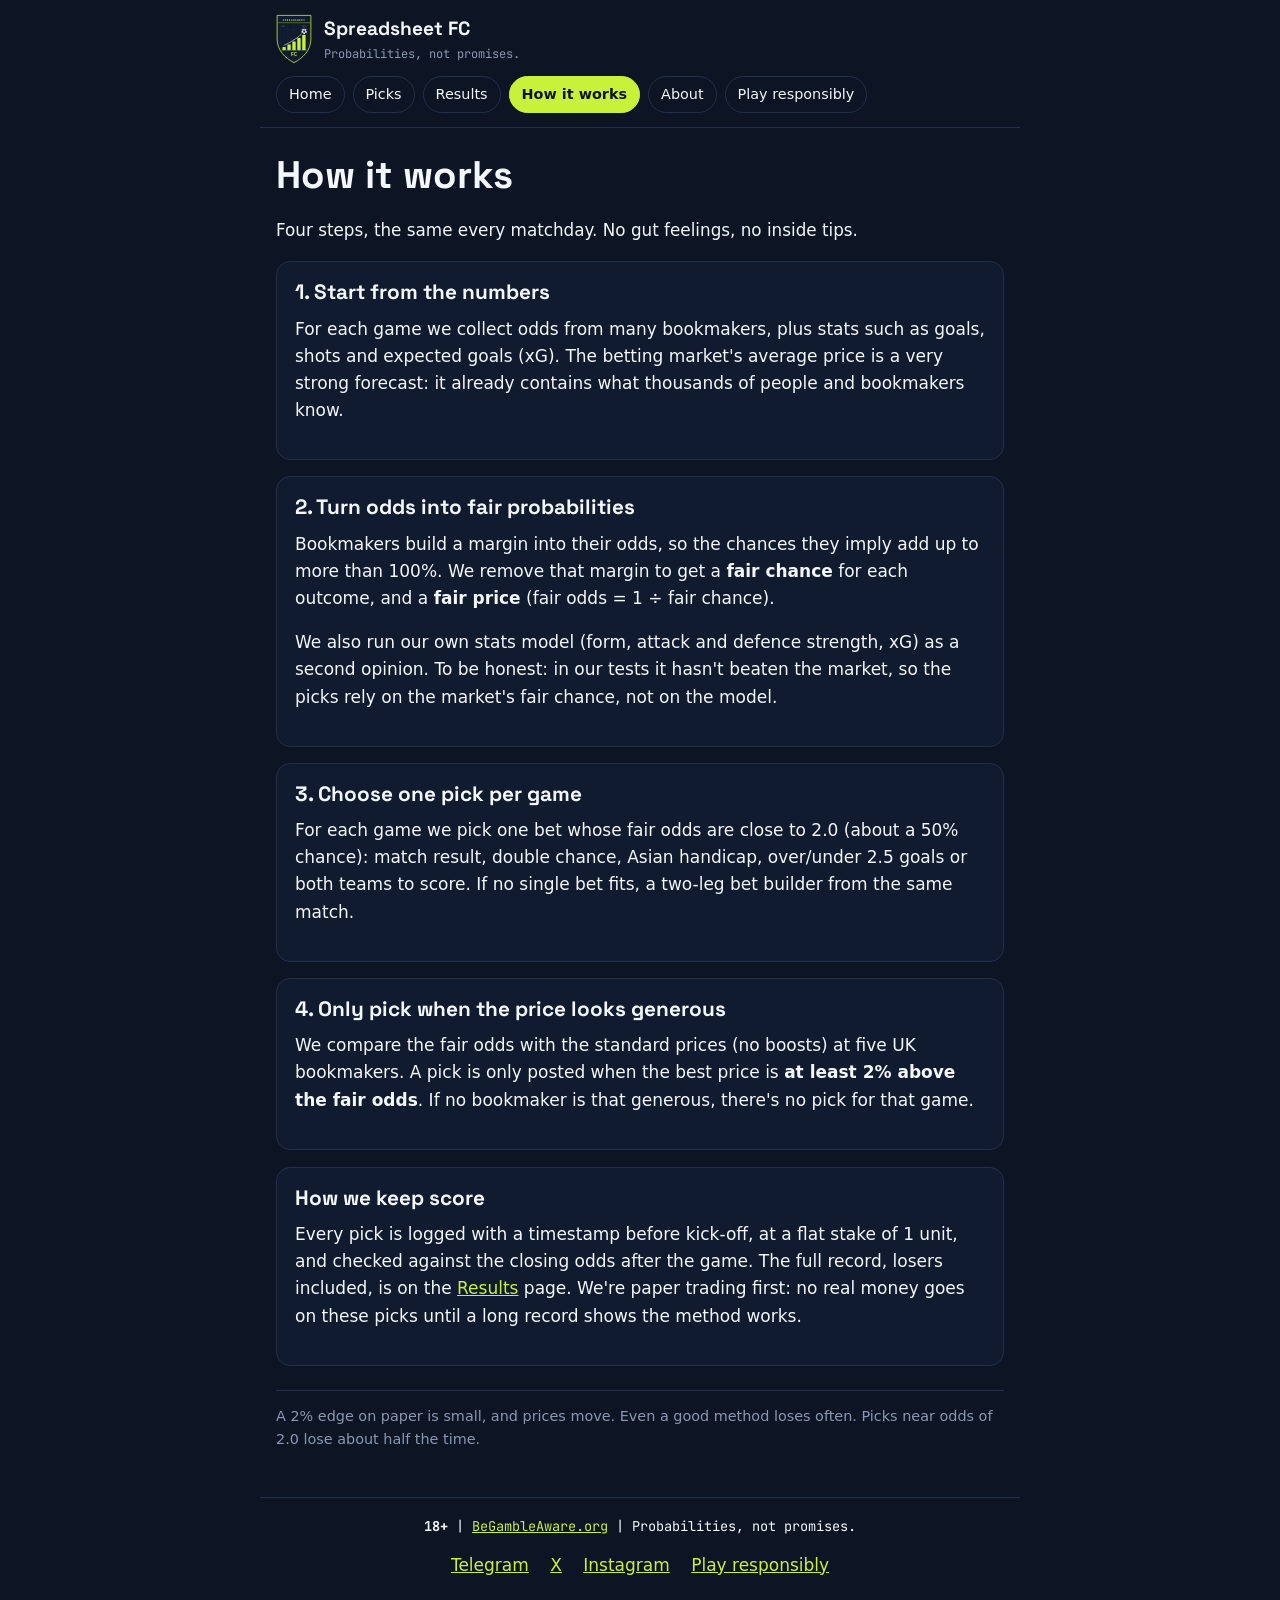
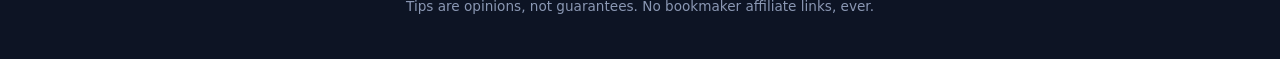
==== how-it-works.html @ 9e177939 "First version of the Spreadsheet FC website Co-Authored-By: Claude Opus 5.5 <noreply@anthropic.com>" ====
<!doctype html>
<html lang="en-GB">
<head>
  <meta charset="utf-8">
  <meta name="viewport" content="width=device-width, initial-scale=1">
  <title>How it works | Spreadsheet FC</title>
  <meta name="description" content="How Spreadsheet FC picks are made: odds and stats into fair probabilities, compared with UK bookmaker prices. Only picks when the price looks generous.">
  <link rel="canonical" href="https://spreadsheetfc.uk/how-it-works.html">
  <meta name="theme-color" content="#0D1424">
  <meta property="og:type" content="website">
  <meta property="og:site_name" content="Spreadsheet FC">
  <meta property="og:title" content="How it works | Spreadsheet FC">
  <meta property="og:description" content="How Spreadsheet FC picks are made: odds and stats into fair probabilities, compared with UK bookmaker prices. Only picks when the price looks generous.">
  <meta property="og:url" content="https://spreadsheetfc.uk/how-it-works.html">
  <link rel="icon" href="favicon.svg" type="image/svg+xml">
  <link rel="preconnect" href="https://fonts.googleapis.com">
  <link rel="preconnect" href="https://fonts.gstatic.com" crossorigin>
  <link rel="stylesheet" href="https://fonts.googleapis.com/css2?family=JetBrains+Mono:wght@400;600&family=Space+Grotesk:wght@500;700&display=swap">
  <link rel="stylesheet" href="style.css">
</head>
<body>
  <header class="site-header">
    <a class="brand" href="index.html">
      <img src="logo.svg" alt="" width="36" height="50">
      <span><strong>Spreadsheet FC</strong><small>Probabilities, not promises.</small></span>
    </a>
    <nav class="menu" aria-label="Main menu">
      <a href="index.html">Home</a>
      <a href="picks.html">Picks</a>
      <a href="results.html">Results</a>
      <a href="how-it-works.html" aria-current="page">How it works</a>
      <a href="about.html">About</a>
      <a href="play-responsibly.html">Play responsibly</a>
    </nav>
  </header>
  <main>
    <h1>How it works</h1>
    <p class="lead">Four steps, the same every matchday. No gut feelings, no inside tips.</p>

    <ol class="steps">
      <li class="card">
        <h2>1. Start from the numbers</h2>
        <p>For each game we collect odds from many bookmakers, plus stats such as goals, shots
          and expected goals (xG). The betting market's average price is a very strong forecast:
          it already contains what thousands of people and bookmakers know.</p>
      </li>
      <li class="card">
        <h2>2. Turn odds into fair probabilities</h2>
        <p>Bookmakers build a margin into their odds, so the chances they imply add up to more
          than 100%. We remove that margin to get a <strong>fair chance</strong> for each outcome,
          and a <strong>fair price</strong> (fair odds = 1 ÷ fair chance).</p>
        <p>We also run our own stats model (form, attack and defence strength, xG) as a second
          opinion. To be honest: in our tests it hasn't beaten the market, so the picks rely
          on the market's fair chance, not on the model.</p>
      </li>
      <li class="card">
        <h2>3. Choose one pick per game</h2>
        <p>For each game we pick one bet whose fair odds are close to 2.0 (about a 50% chance):
          match result, double chance, Asian handicap, over/under 2.5 goals or both teams to
          score. If no single bet fits, a two-leg bet builder from the same match.</p>
      </li>
      <li class="card">
        <h2>4. Only pick when the price looks generous</h2>
        <p>We compare the fair odds with the standard prices (no boosts) at five UK bookmakers.
          A pick is only posted when the best price is <strong>at least 2% above the fair
          odds</strong>. If no bookmaker is that generous, there's no pick for that game.</p>
      </li>
    </ol>

    <section class="card">
      <h2>How we keep score</h2>
      <p>Every pick is logged with a timestamp before kick-off, at a flat stake of 1 unit, and
        checked against the closing odds after the game. The full record, losers included, is on
        the <a href="results.html">Results</a> page. We're paper trading first: no real money
        goes on these picks until a long record shows the method works.</p>
    </section>

    <p class="note">A 2% edge on paper is small, and prices move. Even a good method loses often.
      Picks near odds of 2.0 lose about half the time.</p>
  </main>
  <footer class="site-footer">
    <p class="footer-line"><strong>18+</strong> | <a href="https://www.begambleaware.org" rel="noopener">BeGambleAware.org</a> | Probabilities, not promises.</p>
    <p class="social">
      <a href="https://t.me/SpreadsheetFC" rel="noopener">Telegram</a>
      <a href="https://x.com/SpreadsheetFC_" rel="noopener">X</a>
      <a href="https://instagram.com/spreadsheetfc_" rel="noopener">Instagram</a>
      <a href="play-responsibly.html">Play responsibly</a>
    </p>
    <p class="muted small">Tips are opinions, not guarantees. No bookmaker affiliate links, ever.</p>
  </footer>
</body>
</html>
---- style.css ----
/* Spreadsheet FC - one small stylesheet, mobile first (phone layout is the default,
   wider screens get a few extras at the bottom). */

:root {
  --bg: #0D1424;
  --card: #111B30;
  --line: #22304D;
  --text: #F4F7FB;
  --muted: #8A97B3;
  --lime: #C8F23A;
  --red: #FF7A7A;
  --head: "Space Grotesk", system-ui, sans-serif;
  --mono: "JetBrains Mono", ui-monospace, Menlo, monospace;
}

* { box-sizing: border-box; }

body {
  margin: 0;
  background: var(--bg);
  color: var(--text);
  font-family: system-ui, -apple-system, "Segoe UI", Roboto, sans-serif;
  font-size: 17px;
  line-height: 1.6;
}

main, .site-header, .site-footer { max-width: 760px; margin: 0 auto; padding: 0 16px; }
main { padding-bottom: 32px; }

h1, h2, h3 { font-family: var(--head); line-height: 1.2; margin: 0 0 .5em; }
h1 { font-size: 1.9rem; margin-top: 24px; }
h2 { font-size: 1.3rem; margin-top: 28px; }
.card h2, .steps h2 { margin-top: 0; }
h3 { font-size: 1.15rem; }
p { margin: 0 0 1em; }

a { color: var(--lime); }
a:hover { text-decoration: none; }

.muted { color: var(--muted); }
.small { font-size: .85rem; }
.num, dd, .badge, .league, .kickoff, .published { font-family: var(--mono); }
.lead { font-size: 1.05rem; color: var(--text); }
.tagline { font-family: var(--mono); color: var(--lime); letter-spacing: .03em; }

/* ---------- header and menu ---------- */
.site-header { padding-top: 14px; padding-bottom: 8px; border-bottom: 1px solid var(--line); }
.brand { display: flex; align-items: center; gap: 12px; text-decoration: none; color: var(--text); }
.brand strong { display: block; font-family: var(--head); font-size: 1.2rem; }
.brand small { display: block; font-family: var(--mono); font-size: .75rem; color: var(--muted); }
.menu {
  display: flex; gap: 8px; overflow-x: auto; margin-top: 12px; padding-bottom: 6px;
  -webkit-overflow-scrolling: touch;
}
.menu a {
  flex: 0 0 auto; padding: 6px 12px; border: 1px solid var(--line); border-radius: 999px;
  color: var(--text); text-decoration: none; font-size: .9rem;
}
.menu a[aria-current="page"] { background: var(--lime); border-color: var(--lime); color: var(--bg); font-weight: 600; }

/* ---------- home hero ---------- */
.hero { text-align: center; padding-top: 24px; }
.hero-logo { display: block; margin: 0 auto 12px; height: auto; }

/* ---------- cards ---------- */
.card {
  background: var(--card); border: 1px solid var(--line); border-radius: 14px;
  padding: 18px; margin: 16px 0;
}
.cards { display: grid; gap: 14px; margin: 16px 0; }
.cards .card { margin: 0; }
.empty p { margin: 0; color: var(--muted); }

.pick .league { color: var(--muted); font-size: .8rem; text-transform: uppercase; letter-spacing: .06em; margin-bottom: 4px; }
.pick h3 { margin-bottom: 4px; }
.pick .kickoff { color: var(--muted); font-size: .85rem; }
.pick .selection {
  font-family: var(--head); font-weight: 700; font-size: 1.15rem; color: var(--lime);
  border-left: 3px solid var(--lime); padding-left: 10px;
}
.numbers { display: grid; grid-template-columns: 1fr 1fr; gap: 10px; margin: 0 0 12px; }
.numbers div { background: var(--bg); border-radius: 10px; padding: 8px 10px; }
dt { color: var(--muted); font-size: .78rem; }
dd { margin: 0; font-size: 1.05rem; font-weight: 600; }
.published { color: var(--muted); font-size: .8rem; margin: 0; }
.flag { color: var(--red); font-family: var(--mono); font-size: .8rem; margin: 6px 0 0; }

/* ---------- results ---------- */
.stats { display: grid; grid-template-columns: 1fr 1fr; gap: 10px; margin: 16px 0; }
.stats div { background: var(--card); border: 1px solid var(--line); border-radius: 12px; padding: 12px; }
.results { list-style: none; padding: 0; margin: 0; }
.result {
  display: flex; justify-content: space-between; gap: 12px;
  background: var(--card); border: 1px solid var(--line); border-left: 4px solid var(--muted);
  border-radius: 12px; padding: 12px 14px; margin-bottom: 10px;
}
.result.win { border-left-color: var(--lime); }
.result.loss { border-left-color: var(--red); }
.result p { margin: 0; }
.result .match { font-weight: 600; }
.selection-small { font-size: .9rem; }
.result-side { display: flex; flex-direction: column; align-items: flex-end; text-align: right; flex: 0 0 auto; }
.badge { font-size: .8rem; font-weight: 600; padding: 2px 8px; border-radius: 6px; background: var(--line); }
.win .badge { background: var(--lime); color: var(--bg); }
.loss .badge { background: var(--red); color: var(--bg); }

/* ---------- notes, warnings, buttons, lists ---------- */
.note { color: var(--muted); font-size: .9rem; border-top: 1px solid var(--line); padding-top: 14px; margin-top: 24px; }
.warning { border: 1px solid var(--lime); border-radius: 12px; padding: 12px 14px; margin: 16px 0; }
.button {
  display: inline-block; margin: 4px 6px 4px 0; padding: 10px 16px; border-radius: 10px;
  background: var(--lime); color: var(--bg); font-weight: 600; text-decoration: none;
}
.button.ghost { background: transparent; color: var(--lime); border: 1px solid var(--lime); }
.links { padding-left: 1.1em; }
.links li { margin-bottom: 8px; }
.steps { list-style: none; padding: 0; }
.glossary dt { font-family: var(--mono); color: var(--lime); margin-top: 10px; }
.glossary dd { font-family: inherit; font-weight: 400; font-size: .95rem; }

/* ---------- footer ---------- */
.site-footer { border-top: 1px solid var(--line); padding-top: 18px; padding-bottom: 28px; text-align: center; }
.footer-line { font-family: var(--mono); font-size: .85rem; }
.social a { margin: 0 8px; display: inline-block; }

/* ---------- wider screens ---------- */
@media (min-width: 640px) {
  h1 { font-size: 2.4rem; }
  .cards { grid-template-columns: 1fr 1fr; }
  .numbers { grid-template-columns: repeat(4, 1fr); }
  .stats { grid-template-columns: repeat(3, 1fr); }
}
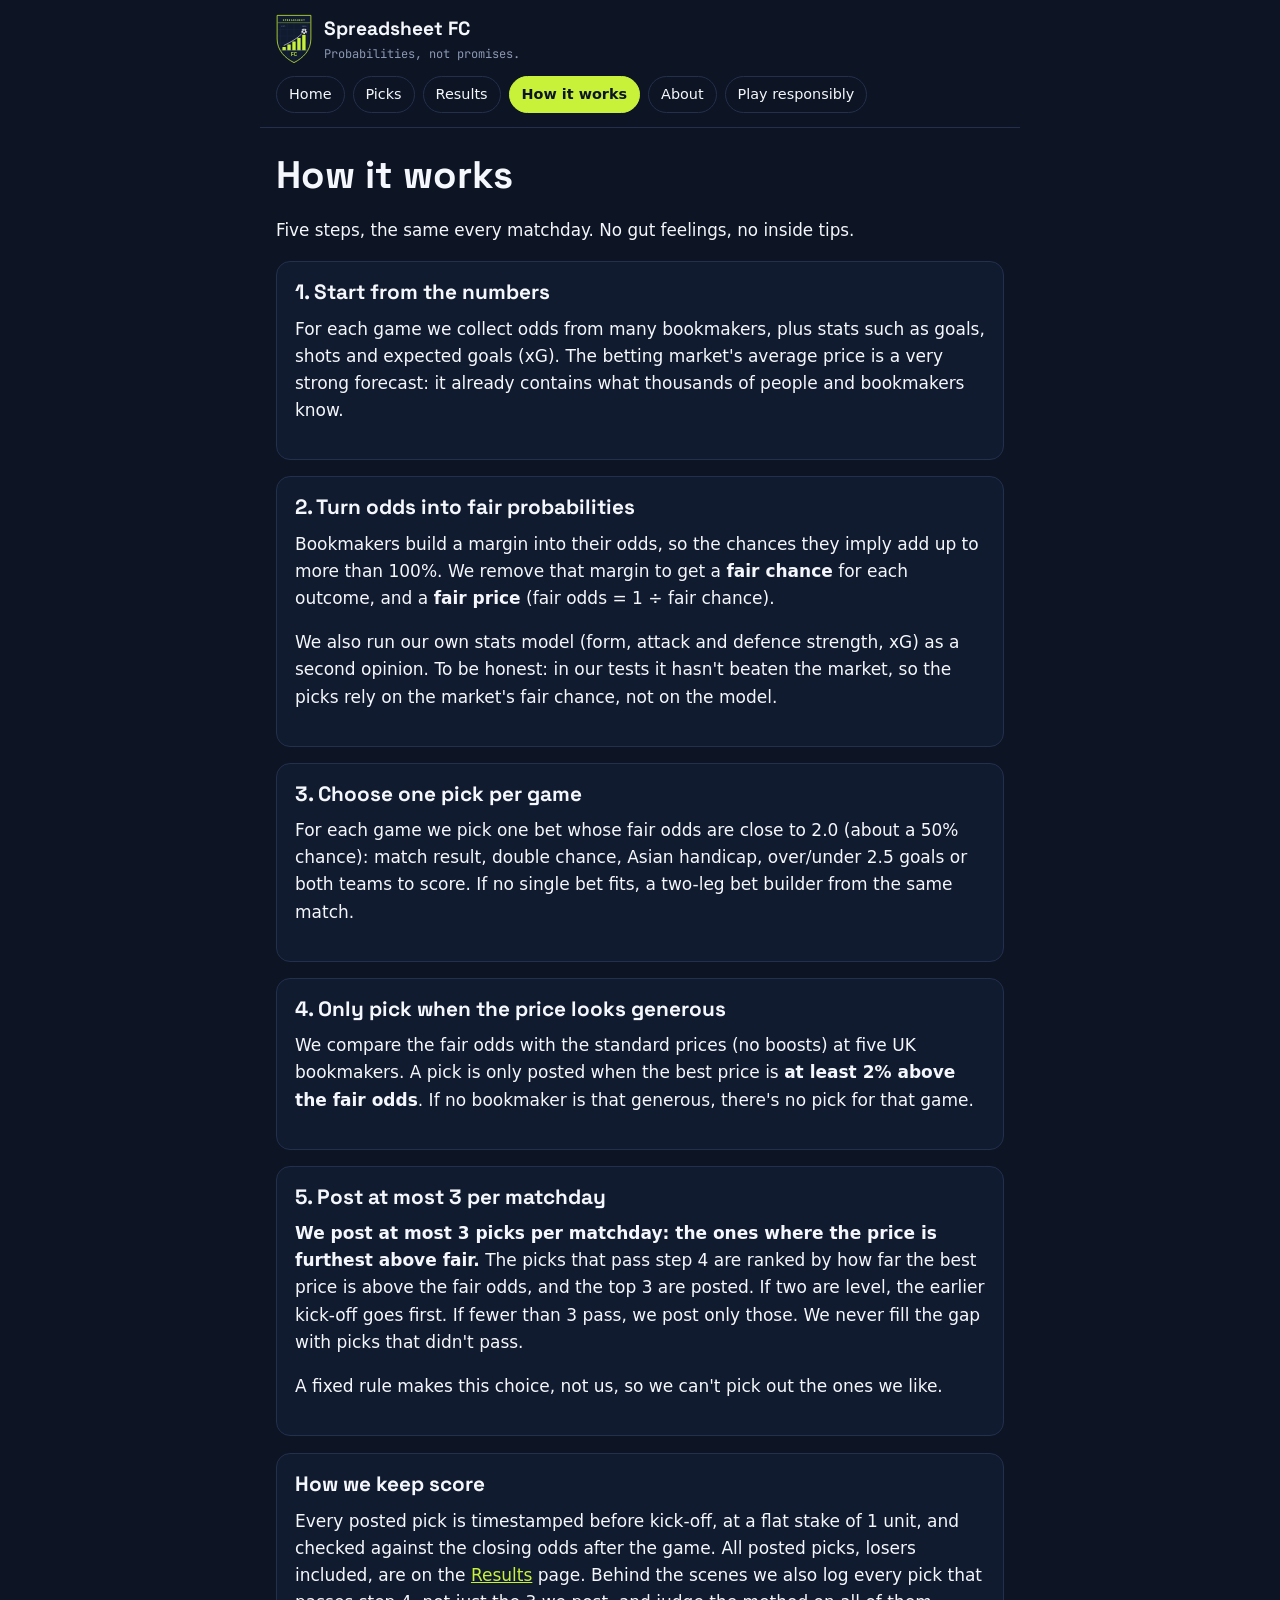
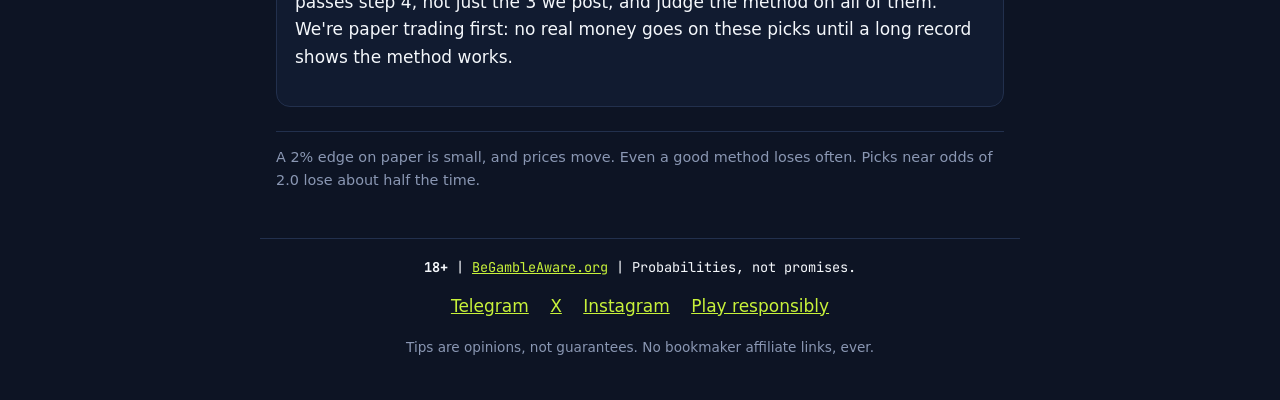
==== commit cb0c524e: "Update site 2026-11-15 18:49 UK" ====
--- a/how-it-works.html
+++ b/how-it-works.html
@@ -4,13 +4,13 @@
   <meta charset="utf-8">
   <meta name="viewport" content="width=device-width, initial-scale=1">
   <title>How it works | Spreadsheet FC</title>
-  <meta name="description" content="How Spreadsheet FC picks are made: odds and stats into fair probabilities, compared with UK bookmaker prices. Only picks when the price looks generous.">
+  <meta name="description" content="How Spreadsheet FC picks are made: odds and stats into fair probabilities, compared with UK bookmaker prices. At most 3 picks per matchday, where the price is furthest above fair.">
   <link rel="canonical" href="https://spreadsheetfc.uk/how-it-works.html">
   <meta name="theme-color" content="#0D1424">
   <meta property="og:type" content="website">
   <meta property="og:site_name" content="Spreadsheet FC">
   <meta property="og:title" content="How it works | Spreadsheet FC">
-  <meta property="og:description" content="How Spreadsheet FC picks are made: odds and stats into fair probabilities, compared with UK bookmaker prices. Only picks when the price looks generous.">
+  <meta property="og:description" content="How Spreadsheet FC picks are made: odds and stats into fair probabilities, compared with UK bookmaker prices. At most 3 picks per matchday, where the price is furthest above fair.">
   <meta property="og:url" content="https://spreadsheetfc.uk/how-it-works.html">
   <link rel="icon" href="favicon.svg" type="image/svg+xml">
   <link rel="preconnect" href="https://fonts.googleapis.com">
@@ -35,7 +35,7 @@
   </header>
   <main>
     <h1>How it works</h1>
-    <p class="lead">Four steps, the same every matchday. No gut feelings, no inside tips.</p>
+    <p class="lead">Five steps, the same every matchday. No gut feelings, no inside tips.</p>
 
     <ol class="steps">
       <li class="card">
@@ -65,14 +65,25 @@
           A pick is only posted when the best price is <strong>at least 2% above the fair
           odds</strong>. If no bookmaker is that generous, there's no pick for that game.</p>
       </li>
+      <li class="card">
+        <h2>5. Post at most 3 per matchday</h2>
+        <p><strong>We post at most 3 picks per matchday: the ones where the price is furthest
+          above fair.</strong> The picks that pass step 4 are ranked by how far the best price
+          is above the fair odds, and the top 3 are posted. If two are level, the earlier
+          kick-off goes first. If fewer than 3 pass, we post only those. We never fill the
+          gap with picks that didn't pass.</p>
+        <p>A fixed rule makes this choice, not us, so we can't pick out the ones we like.</p>
+      </li>
     </ol>
 
     <section class="card">
       <h2>How we keep score</h2>
-      <p>Every pick is logged with a timestamp before kick-off, at a flat stake of 1 unit, and
-        checked against the closing odds after the game. The full record, losers included, is on
-        the <a href="results.html">Results</a> page. We're paper trading first: no real money
-        goes on these picks until a long record shows the method works.</p>
+      <p>Every posted pick is timestamped before kick-off, at a flat stake of 1 unit, and
+        checked against the closing odds after the game. All posted picks, losers included, are
+        on the <a href="results.html">Results</a> page. Behind the scenes we also log every
+        pick that passes step 4, not just the 3 we post, and judge the method on all of
+        them. We're paper trading first: no real money goes on these picks until a long record
+        shows the method works.</p>
     </section>
 
     <p class="note">A 2% edge on paper is small, and prices move. Even a good method loses often.
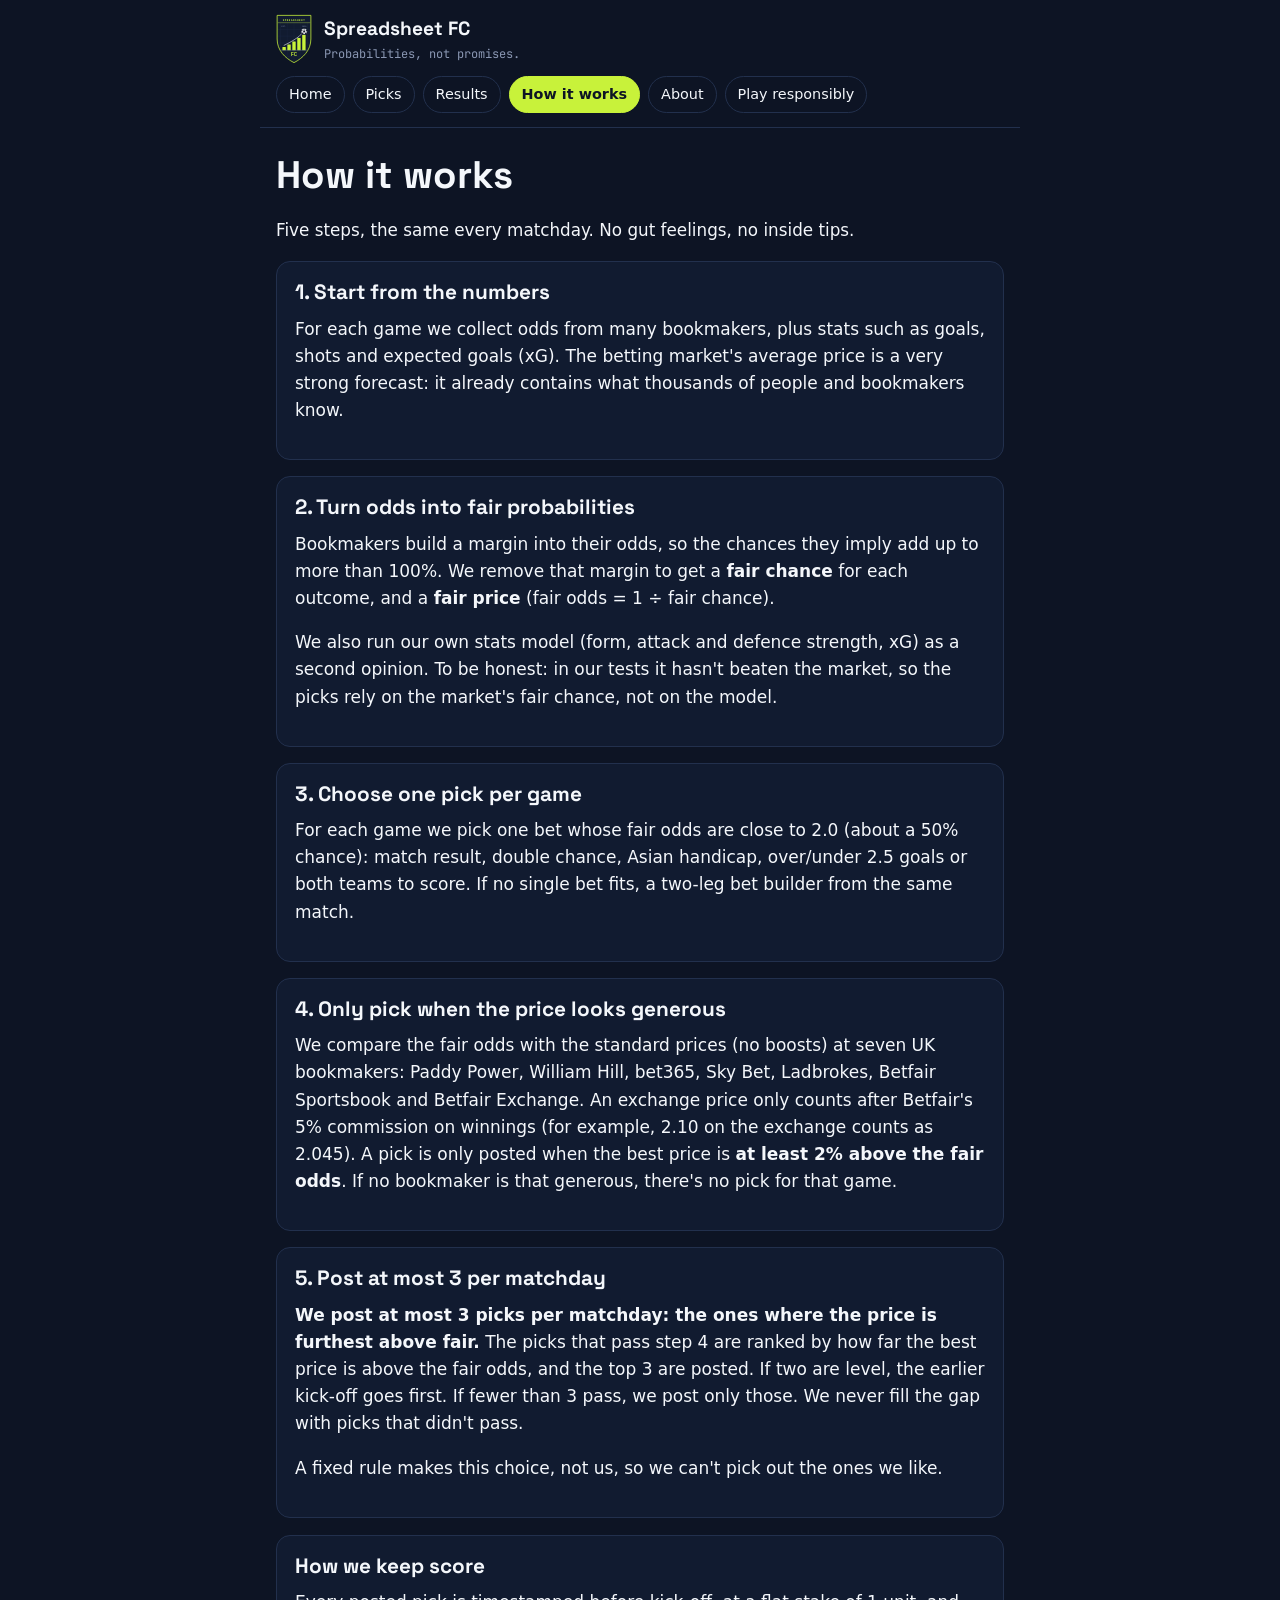
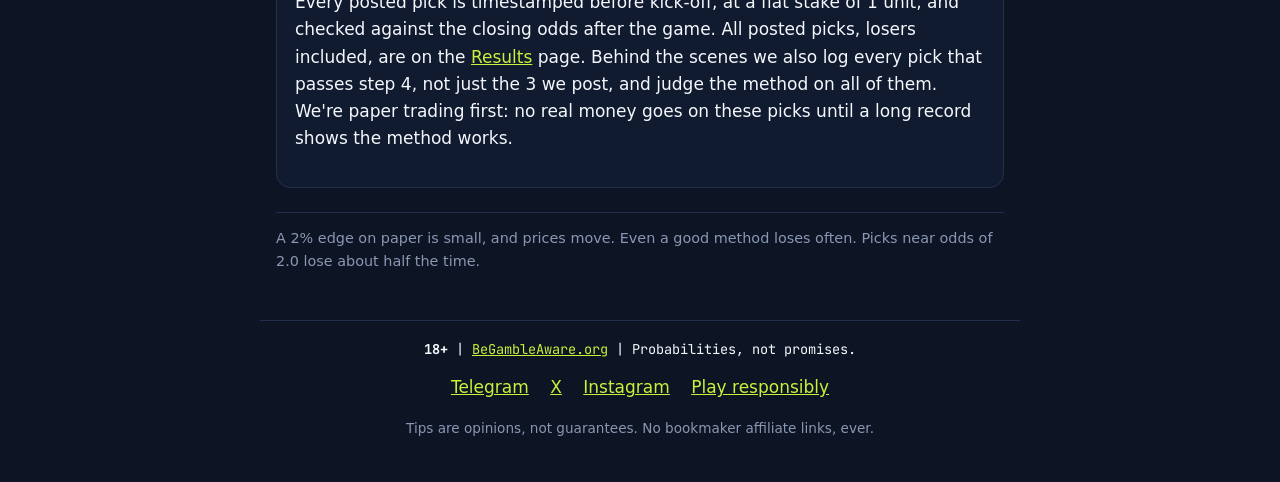
==== commit adee53ce: "Update site 2026-11-17 13:01 UK" ====
--- a/how-it-works.html
+++ b/how-it-works.html
@@ -61,7 +61,10 @@
       </li>
       <li class="card">
         <h2>4. Only pick when the price looks generous</h2>
-        <p>We compare the fair odds with the standard prices (no boosts) at five UK bookmakers.
+        <p>We compare the fair odds with the standard prices (no boosts) at seven UK bookmakers:
+          Paddy Power, William Hill, bet365, Sky Bet, Ladbrokes, Betfair Sportsbook and Betfair
+          Exchange. An exchange price only counts after Betfair's 5% commission on winnings
+          (for example, 2.10 on the exchange counts as 2.045).
           A pick is only posted when the best price is <strong>at least 2% above the fair
           odds</strong>. If no bookmaker is that generous, there's no pick for that game.</p>
       </li>
